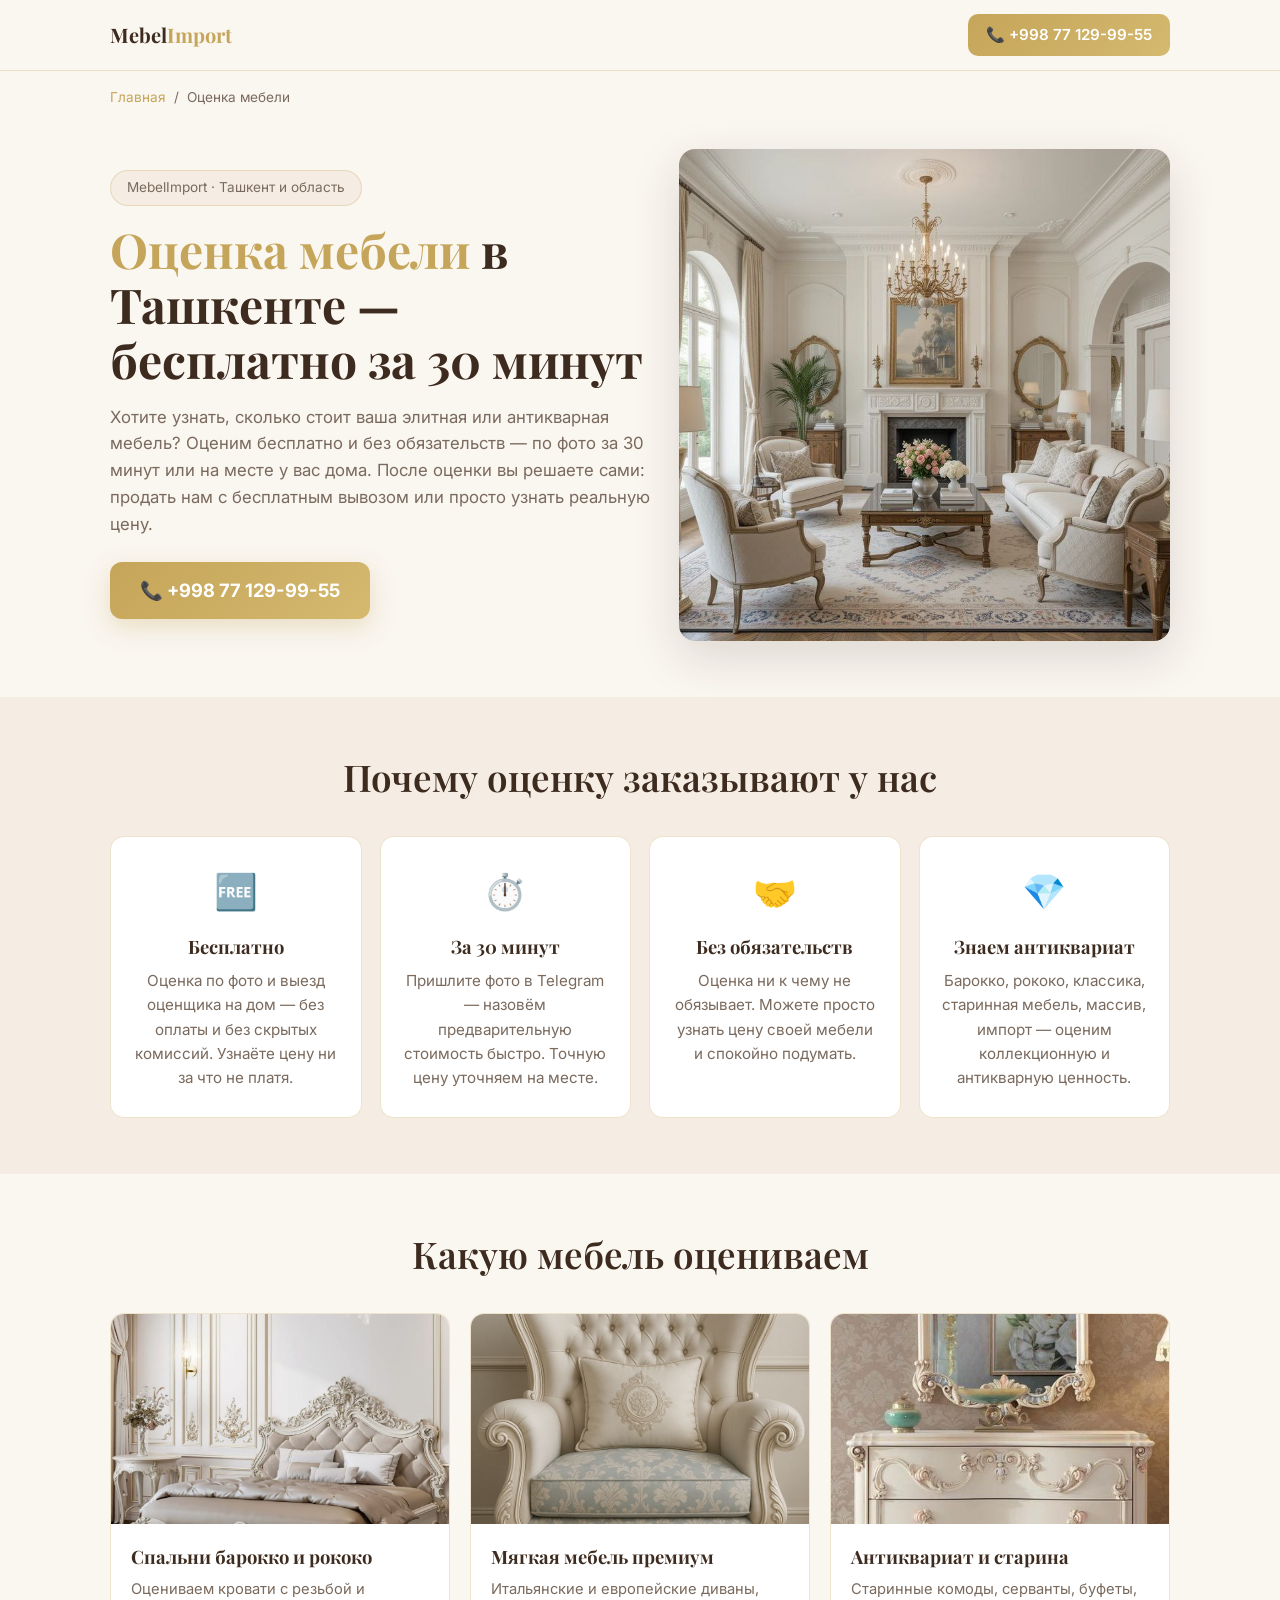
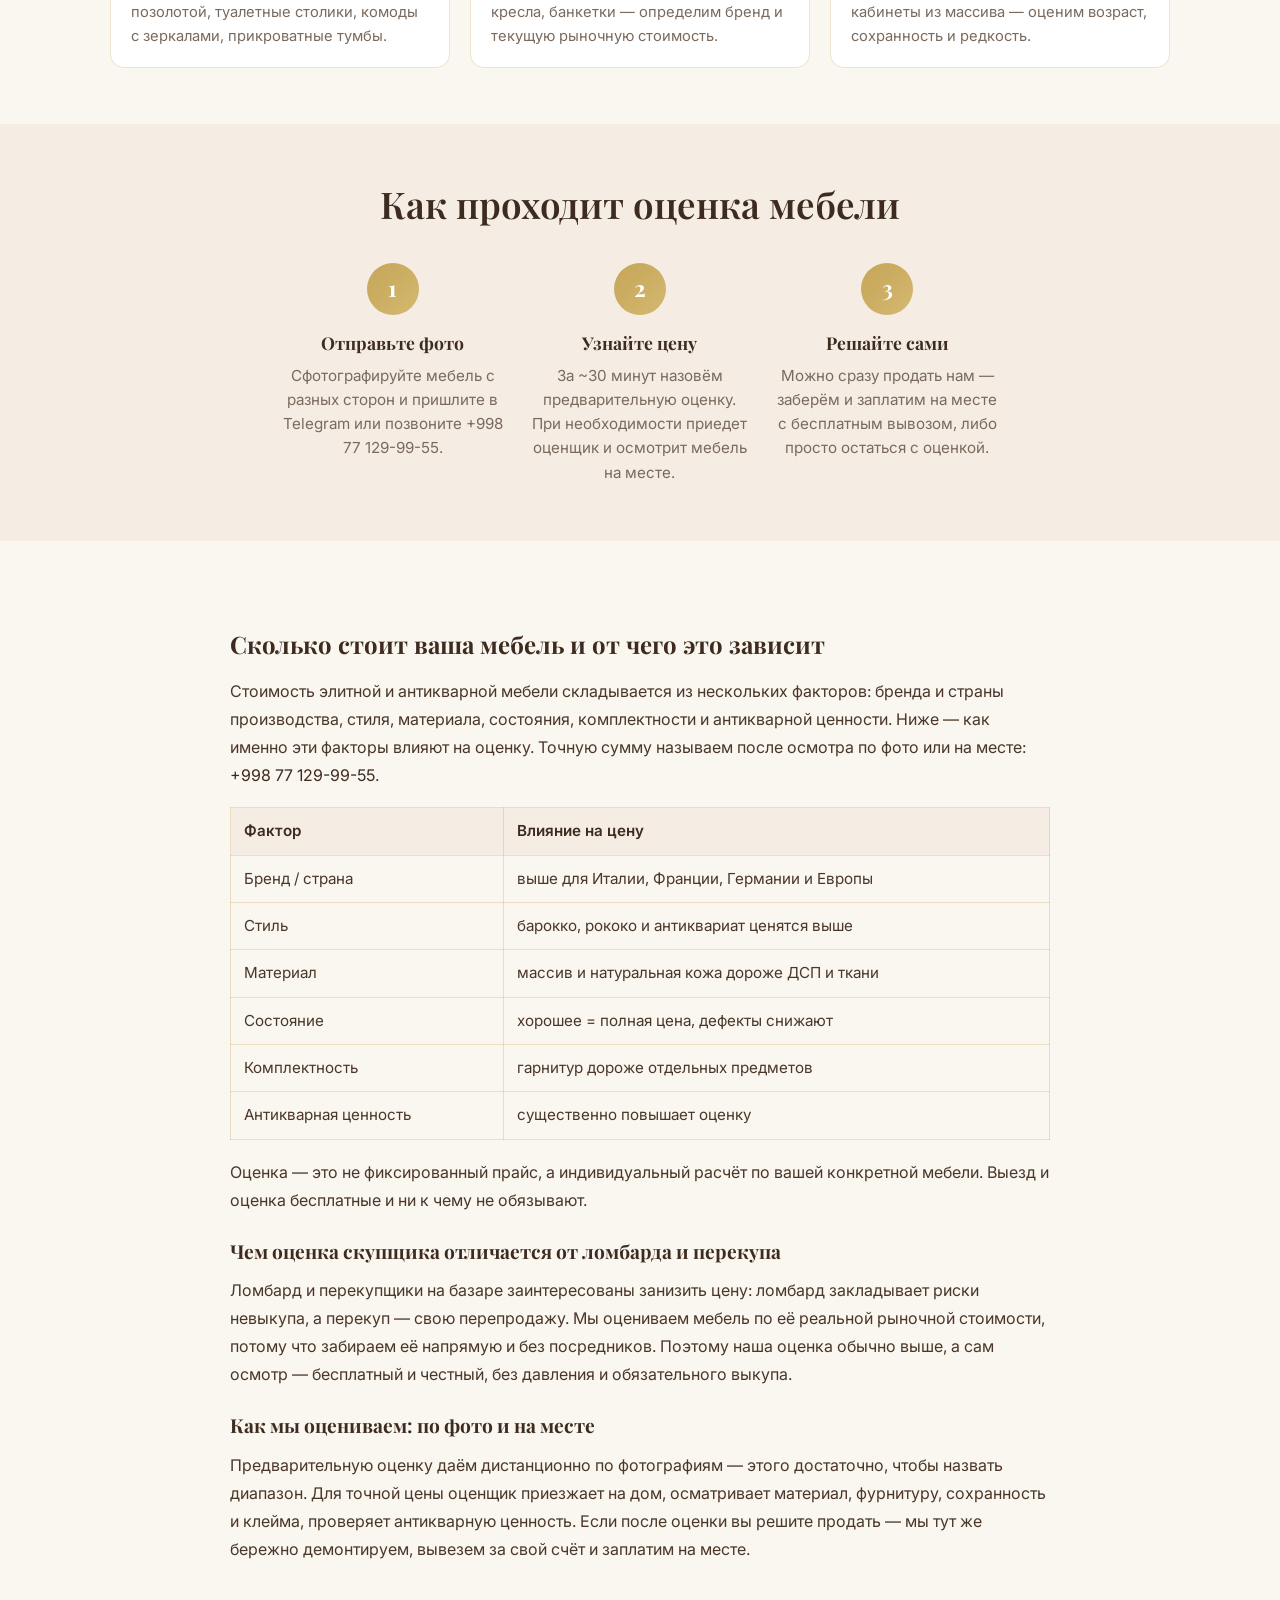
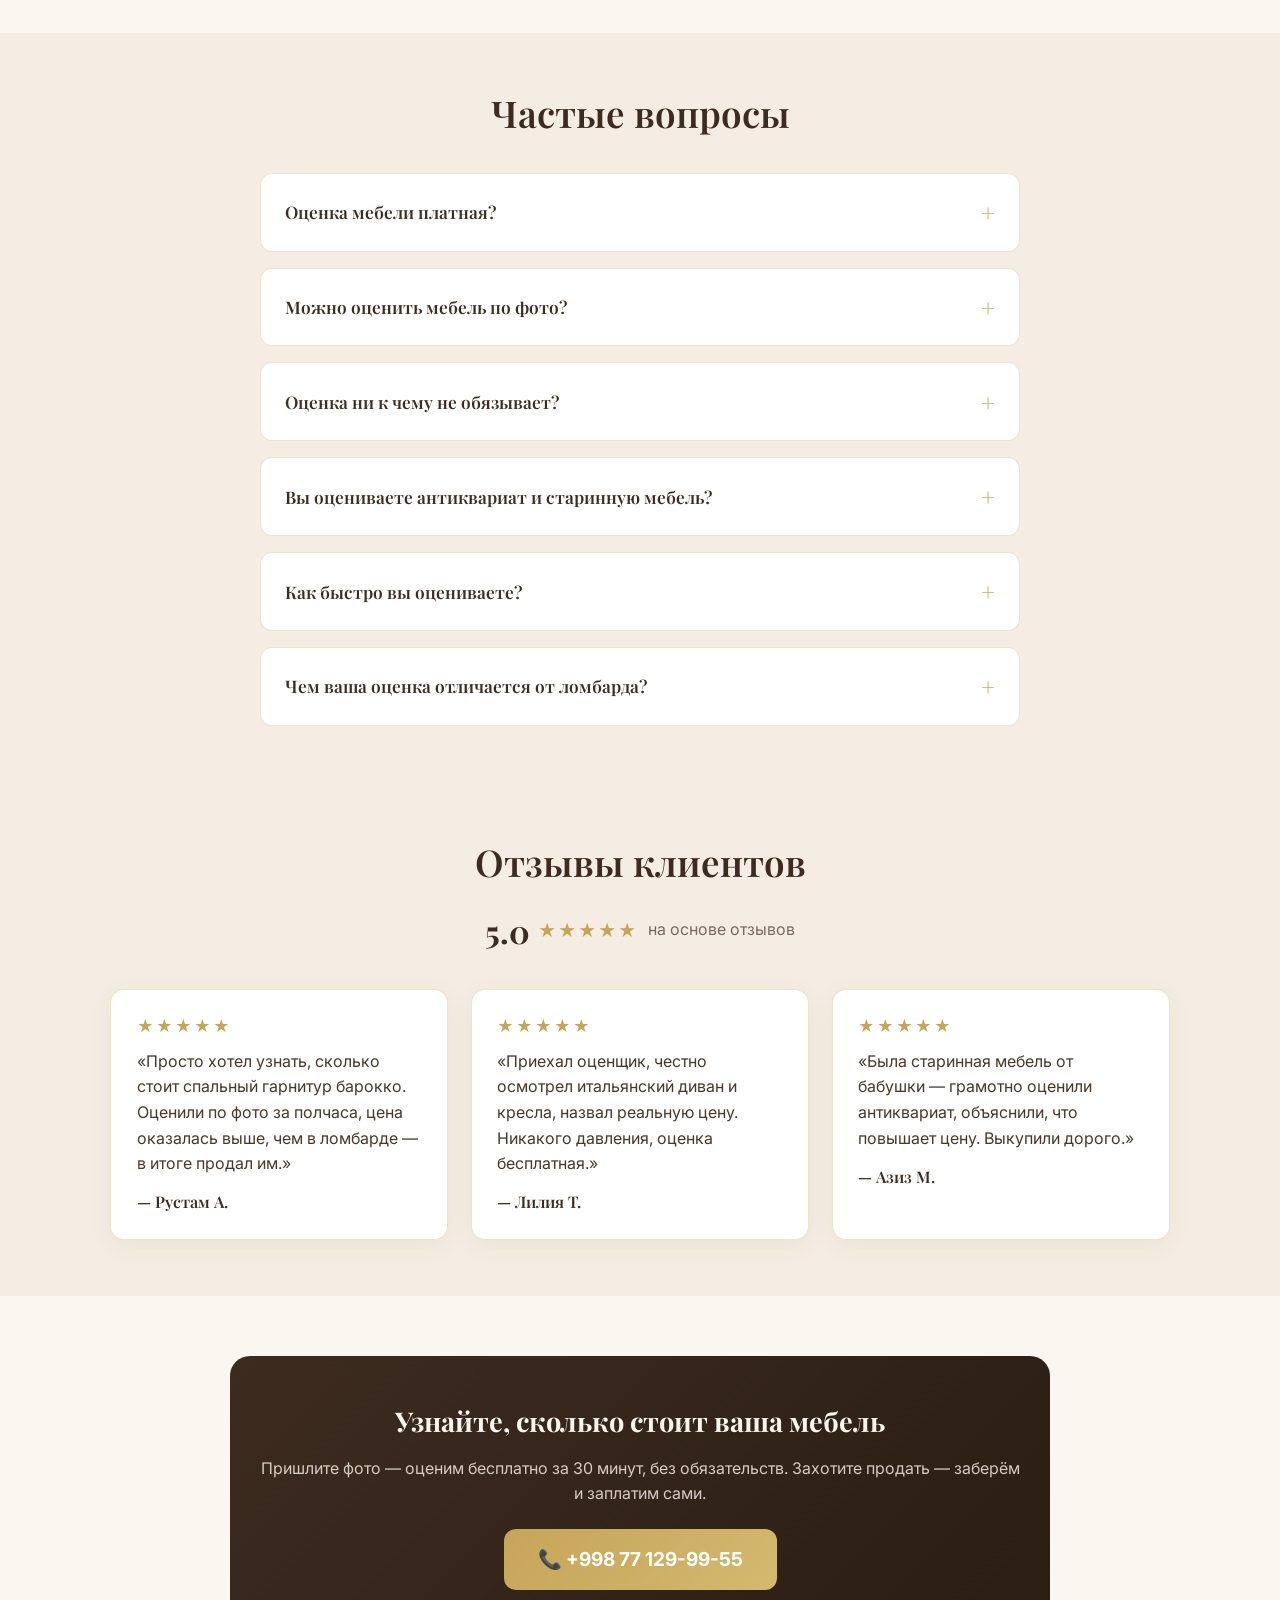
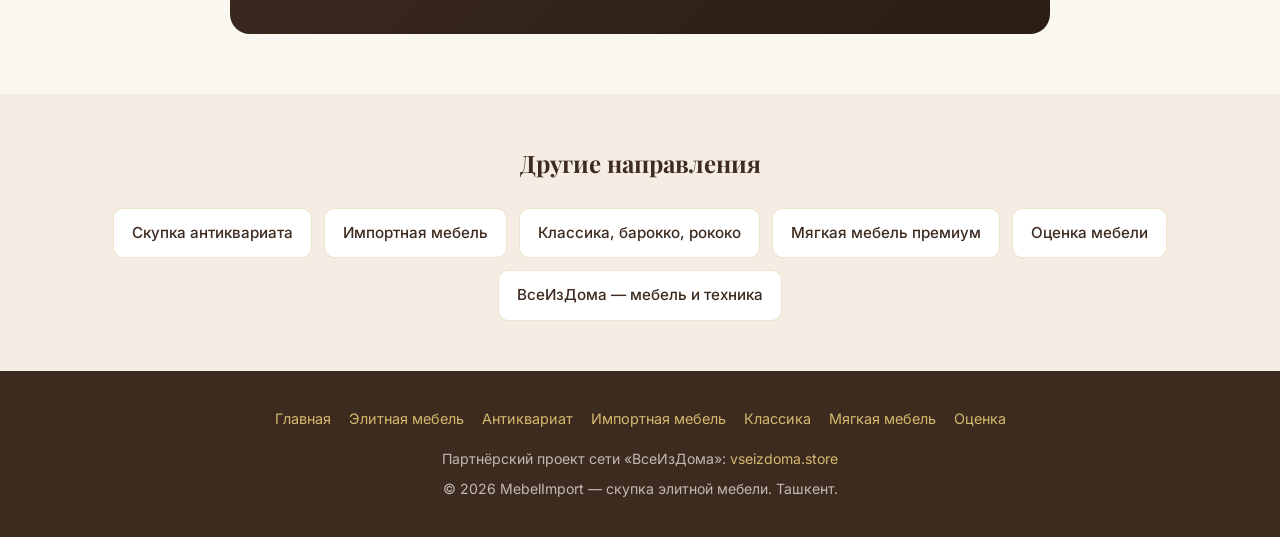
==== otsenka-mebeli.html @ 7edaaf7b "SEO Фаза B: 6 целевых подстраниц + subpage.css (люкс-тема) - subpage.css: компоненты подстраниц в go" ====
<!DOCTYPE html>
<html lang="ru">
<head>
    <meta charset="UTF-8">
    <meta name="viewport" content="width=device-width, initial-scale=1.0">
    <title>Оценка элитной и антикварной мебели Ташкент — MebelImport</title>
    <meta name="description" content="Бесплатная оценка элитной и антикварной мебели в Ташкенте: узнайте, сколько стоит ваша мебель, по фото или на месте за 30 минут. Без обязательств, можно сразу продать с вывозом. Тел: +998 77 129-99-55">
    <link rel="canonical" href="https://mebelimport.store/otsenka-mebeli.html">
    <meta name="robots" content="index, follow, max-image-preview:large">
    <meta name="geo.region" content="UZ-TO">
    <meta name="geo.placename" content="Tashkent">
    <meta property="og:type" content="website">
    <meta property="og:url" content="https://mebelimport.store/otsenka-mebeli.html">
    <meta property="og:title" content="Оценка элитной и антикварной мебели Ташкент — MebelImport">
    <meta property="og:description" content="Бесплатно оценим вашу элитную и антикварную мебель: по фото или на месте за 30 минут, без обязательств. Тел: +998 77 129-99-55">
    <meta property="og:image" content="https://mebelimport.store/images/photo-6.jpg">
    <meta property="og:locale" content="ru_RU">
    <meta property="og:site_name" content="mebelimport.store">
    <meta name="twitter:card" content="summary_large_image">
    <meta name="twitter:title" content="Оценка элитной и антикварной мебели Ташкент — MebelImport">
    <meta name="twitter:description" content="Бесплатно оценим вашу элитную и антикварную мебель: по фото или на месте за 30 минут, без обязательств.">
    <meta name="twitter:image" content="https://mebelimport.store/images/photo-6.jpg">
    <link rel="icon" href="/favicon.ico" sizes="any">
    <link rel="apple-touch-icon" sizes="180x180" href="/images/apple-touch-icon.png">
    <link rel="help" type="text/plain" href="/llms.txt">
    <link rel="preconnect" href="https://fonts.googleapis.com">
    <link rel="preconnect" href="https://fonts.gstatic.com" crossorigin>
    <link href="https://fonts.googleapis.com/css2?family=Playfair+Display:wght@400;600;700&family=Inter:wght@400;500;600&display=swap" rel="stylesheet">
    <link rel="stylesheet" href="style.css">
    <link rel="stylesheet" href="subpage.css">
</head>
<body>
    <nav class="navbar">
        <div class="container">
            <a href="/" class="logo">Mebel<span>Import</span></a>
            <a href="tel:+998771299955" class="nav-phone">📞 +998 77 129-99-55</a>
        </div>
    </nav>

    <div class="breadcrumb">
        <div class="container">
            <ul>
                <li><a href="/">Главная</a></li>
                <li class="breadcrumb-sep">/</li>
                <li>Оценка мебели</li>
            </ul>
        </div>
    </div>

    <section class="sub-hero">
        <div class="container">
            <div class="sub-hero-grid">
                <div>
                    <div class="sub-hero-badge">MebelImport · Ташкент и область</div>
                    <h1><span class="hl">Оценка мебели</span> в Ташкенте — бесплатно за 30 минут</h1>
                    <p class="sub-hero-desc">Хотите узнать, сколько стоит ваша элитная или антикварная мебель? Оценим бесплатно и без обязательств — по фото за 30 минут или на месте у вас дома. После оценки вы решаете сами: продать нам с бесплатным вывозом или просто узнать реальную цену.</p>
                    <a href="tel:+998771299955" class="sub-hero-phone">📞 +998 77 129-99-55</a>
                </div>
                <div class="sub-hero-image">
                    <img src="images/photo-6.jpg" alt="Оценка элитной и антикварной мебели в Ташкенте" width="600" height="450">
                </div>
            </div>
        </div>
    </section>

    <section class="advantages">
        <div class="container">
            <h2 class="section-title">Почему оценку заказывают у нас</h2>
            <div class="advantages-grid">
                <div class="advantage-card"><div class="advantage-icon">🆓</div><h3>Бесплатно</h3><p>Оценка по фото и выезд оценщика на дом — без оплаты и без скрытых комиссий. Узнаёте цену ни за что не платя.</p></div>
                <div class="advantage-card"><div class="advantage-icon">⏱️</div><h3>За 30 минут</h3><p>Пришлите фото в Telegram — назовём предварительную стоимость быстро. Точную цену уточняем на месте.</p></div>
                <div class="advantage-card"><div class="advantage-icon">🤝</div><h3>Без обязательств</h3><p>Оценка ни к чему не обязывает. Можете просто узнать цену своей мебели и спокойно подумать.</p></div>
                <div class="advantage-card"><div class="advantage-icon">💎</div><h3>Знаем антиквариат</h3><p>Барокко, рококо, классика, старинная мебель, массив, импорт — оценим коллекционную и антикварную ценность.</p></div>
            </div>
        </div>
    </section>

    <section class="product-gallery">
        <div class="container">
            <h2 class="section-title">Какую мебель оцениваем</h2>
            <div class="product-grid">
                <div class="product-card"><img src="images/photo-2.jpg" alt="Оценка спальных гарнитуров барокко и рококо" loading="lazy"><div class="product-card-body"><h3>Спальни барокко и рококо</h3><p>Оцениваем кровати с резьбой и позолотой, туалетные столики, комоды с зеркалами, прикроватные тумбы.</p></div></div>
                <div class="product-card"><img src="images/photo-3.jpg" alt="Оценка мягкой мебели премиум — кресла и диваны" loading="lazy"><div class="product-card-body"><h3>Мягкая мебель премиум</h3><p>Итальянские и европейские диваны, кресла, банкетки — определим бренд и текущую рыночную стоимость.</p></div></div>
                <div class="product-card"><img src="images/photo-5.jpg" alt="Оценка антикварной мебели и старинных комодов" loading="lazy"><div class="product-card-body"><h3>Антиквариат и старина</h3><p>Старинные комоды, серванты, буфеты, кабинеты из массива — оценим возраст, сохранность и редкость.</p></div></div>
            </div>
        </div>
    </section>

    <section class="sub-steps">
        <div class="container">
            <h2 class="section-title">Как проходит оценка мебели</h2>
            <div class="steps-grid">
                <div class="sub-step"><div class="step-num">1</div><h3>Отправьте фото</h3><p>Сфотографируйте мебель с разных сторон и пришлите в Telegram или позвоните +998 77 129-99-55.</p></div>
                <div class="sub-step"><div class="step-num">2</div><h3>Узнайте цену</h3><p>За ~30 минут назовём предварительную оценку. При необходимости приедет оценщик и осмотрит мебель на месте.</p></div>
                <div class="sub-step"><div class="step-num">3</div><h3>Решайте сами</h3><p>Можно сразу продать нам — заберём и заплатим на месте с бесплатным вывозом, либо просто остаться с оценкой.</p></div>
            </div>
        </div>
    </section>

    <section class="guide">
        <div class="container">
            <div class="guide-content">
                <h2>Сколько стоит ваша мебель и от чего это зависит</h2>
                <p>Стоимость элитной и антикварной мебели складывается из нескольких факторов: бренда и страны производства, стиля, материала, состояния, комплектности и антикварной ценности. Ниже — как именно эти факторы влияют на оценку. Точную сумму называем после осмотра по фото или на месте: <a href="tel:+998771299955">+998 77 129-99-55</a>.</p>
                <table>
                    <thead><tr><th>Фактор</th><th>Влияние на цену</th></tr></thead>
                    <tbody>
                        <tr><td>Бренд / страна</td><td>выше для Италии, Франции, Германии и Европы</td></tr>
                        <tr><td>Стиль</td><td>барокко, рококо и антиквариат ценятся выше</td></tr>
                        <tr><td>Материал</td><td>массив и натуральная кожа дороже ДСП и ткани</td></tr>
                        <tr><td>Состояние</td><td>хорошее = полная цена, дефекты снижают</td></tr>
                        <tr><td>Комплектность</td><td>гарнитур дороже отдельных предметов</td></tr>
                        <tr><td>Антикварная ценность</td><td>существенно повышает оценку</td></tr>
                    </tbody>
                </table>
                <p>Оценка — это не фиксированный прайс, а индивидуальный расчёт по вашей конкретной мебели. Выезд и оценка бесплатные и ни к чему не обязывают.</p>

                <h3>Чем оценка скупщика отличается от ломбарда и перекупа</h3>
                <p>Ломбард и перекупщики на базаре заинтересованы занизить цену: ломбард закладывает риски невыкупа, а перекуп — свою перепродажу. Мы оцениваем мебель по её реальной рыночной стоимости, потому что забираем её напрямую и без посредников. Поэтому наша оценка обычно выше, а сам осмотр — бесплатный и честный, без давления и обязательного выкупа.</p>

                <h3>Как мы оцениваем: по фото и на месте</h3>
                <p>Предварительную оценку даём дистанционно по фотографиям — этого достаточно, чтобы назвать диапазон. Для точной цены оценщик приезжает на дом, осматривает материал, фурнитуру, сохранность и клейма, проверяет антикварную ценность. Если после оценки вы решите продать — мы тут же бережно демонтируем, вывезем за свой счёт и заплатим на месте.</p>
            </div>
        </div>
    </section>

    <section class="faq">
        <div class="container">
            <h2 class="section-title">Частые вопросы</h2>
            <div class="faq__list">
                <details class="faq__item"><summary>Оценка мебели платная?</summary><p>Нет, оценка полностью бесплатная. Предварительную цену по фото и выезд оценщика на дом мы не берём никаких денег и комиссий.</p></details>
                <details class="faq__item"><summary>Можно оценить мебель по фото?</summary><p>Да. Пришлите фотографии с разных сторон в Telegram — за ~30 минут назовём предварительный диапазон стоимости. Для точной цены лучше осмотр на месте.</p></details>
                <details class="faq__item"><summary>Оценка ни к чему не обязывает?</summary><p>Совершенно верно. Вы можете просто узнать, сколько стоит ваша мебель, и спокойно подумать. Продавать или нет — решаете только вы.</p></details>
                <details class="faq__item"><summary>Вы оцениваете антиквариат и старинную мебель?</summary><p>Да. Оцениваем антикварные комоды, серванты, буфеты, кабинеты и гарнитуры — учитываем возраст, стиль, сохранность и коллекционную ценность.</p></details>
                <details class="faq__item"><summary>Как быстро вы оцениваете?</summary><p>Предварительную оценку по фото даём за ~30 минут. Выезд оценщика в пределах Ташкента — в день обращения, ежедневно с 09:00 до 21:00, выезжаем и в область.</p></details>
                <details class="faq__item"><summary>Чем ваша оценка отличается от ломбарда?</summary><p>Ломбард закладывает риски и проценты, поэтому занижает цену. Мы оцениваем по реальной рыночной стоимости и забираем мебель напрямую — без давления и обязательного выкупа.</p></details>
            </div>
        </div>
    </section>

    <section class="reviews">
        <div class="container">
            <h2 class="section-title">Отзывы клиентов</h2>
            <div class="reviews__rating"><strong>5.0</strong><span class="reviews__stars">★★★★★</span>на основе отзывов</div>
            <div class="reviews__grid">
                <div class="review"><div class="review__stars">★★★★★</div><p class="review__text">«Просто хотел узнать, сколько стоит спальный гарнитур барокко. Оценили по фото за полчаса, цена оказалась выше, чем в ломбарде — в итоге продал им.»</p><div class="review__author">— Рустам А.</div></div>
                <div class="review"><div class="review__stars">★★★★★</div><p class="review__text">«Приехал оценщик, честно осмотрел итальянский диван и кресла, назвал реальную цену. Никакого давления, оценка бесплатная.»</p><div class="review__author">— Лилия Т.</div></div>
                <div class="review"><div class="review__stars">★★★★★</div><p class="review__text">«Была старинная мебель от бабушки — грамотно оценили антиквариат, объяснили, что повышает цену. Выкупили дорого.»</p><div class="review__author">— Азиз М.</div></div>
            </div>
        </div>
    </section>

    <section class="sub-cta">
        <div class="container">
            <div class="cta-card">
                <h2>Узнайте, сколько стоит ваша мебель</h2>
                <p>Пришлите фото — оценим бесплатно за 30 минут, без обязательств. Захотите продать — заберём и заплатим сами.</p>
                <a href="tel:+998771299955" class="cta-phone">📞 +998 77 129-99-55</a>
            </div>
        </div>
    </section>

    <section class="catalog-nav">
        <div class="container">
            <h2 class="catalog-nav-title">Другие направления</h2>
            <div class="catalog-nav-cards">
                <a href="skupka-antikvariata.html" class="catalog-nav-card">Скупка антиквариата</a>
                <a href="skupka-italyanskoy-mebeli.html" class="catalog-nav-card">Импортная мебель</a>
                <a href="skupka-klassicheskoy-mebeli.html" class="catalog-nav-card">Классика, барокко, рококо</a>
                <a href="skupka-myagkoy-mebeli.html" class="catalog-nav-card">Мягкая мебель премиум</a>
                <a href="otsenka-mebeli.html" class="catalog-nav-card">Оценка мебели</a>
                <a href="https://vseizdoma.store/" class="catalog-nav-card" target="_blank" rel="noopener">ВсеИзДома — мебель и техника</a>
            </div>
        </div>
    </section>

    <footer class="footer">
        <div class="container">
            <nav class="footer-nav">
                <a href="/">Главная</a>
                <a href="skupka-elitnoy-mebeli.html">Элитная мебель</a>
                <a href="skupka-antikvariata.html">Антиквариат</a>
                <a href="skupka-italyanskoy-mebeli.html">Импортная мебель</a>
                <a href="skupka-klassicheskoy-mebeli.html">Классика</a>
                <a href="skupka-myagkoy-mebeli.html">Мягкая мебель</a>
                <a href="otsenka-mebeli.html">Оценка</a>
            </nav>
            <p>Партнёрский проект сети «ВсеИзДома»: <a href="https://vseizdoma.store/" target="_blank" rel="noopener">vseizdoma.store</a></p>
            <p>&copy; 2026 MebelImport — скупка элитной мебели. Ташкент.</p>
        </div>
    </footer>

    <script type="application/ld+json">
    {"@context":"https://schema.org","@type":"BreadcrumbList","itemListElement":[{"@type":"ListItem","position":1,"name":"Главная","item":"https://mebelimport.store/"},{"@type":"ListItem","position":2,"name":"Оценка мебели","item":"https://mebelimport.store/otsenka-mebeli.html"}]}
    </script>
    <script type="application/ld+json">
    {"@context":"https://schema.org","@type":"Service","name":"Оценка элитной и антикварной мебели в Ташкенте","description":"Бесплатная оценка элитной, дизайнерской и антикварной мебели по фото и на месте. Узнайте реальную стоимость без обязательств, после оценки можно сразу продать с бесплатным вывозом.","provider":{"@type":"LocalBusiness","name":"MebelImport","telephone":"+998771299955","url":"https://mebelimport.store/"},"areaServed":[{"@type":"City","name":"Ташкент"},{"@type":"AdministrativeArea","name":"Ташкентская область"}],"serviceType":"Оценка мебели"}
    </script>
    <script type="application/ld+json">
    {"@context":"https://schema.org","@type":"Product","name":"Оценка элитной и антикварной мебели","description":"Оценка стоимости элитной, антикварной и импортной мебели: барокко, рококо, классика, дизайнерские гарнитуры, старинная мебель.","category":"Мебель","brand":{"@type":"Brand","name":"MebelImport"},"offers":{"@type":"AggregateOffer","priceCurrency":"UZS","lowPrice":"1000000","highPrice":"15000000","offerCount":"30","itemCondition":"https://schema.org/UsedCondition","availability":"https://schema.org/InStock","seller":{"@type":"LocalBusiness","name":"MebelImport","telephone":"+998771299955"}},"aggregateRating":{"@type":"AggregateRating","ratingValue":"5.0","reviewCount":"5","bestRating":"5","worstRating":"1"}}
    </script>
    <script type="application/ld+json">
    {"@context":"https://schema.org","@type":"FAQPage","mainEntity":[
        {"@type":"Question","name":"Оценка мебели платная?","acceptedAnswer":{"@type":"Answer","text":"Нет, оценка полностью бесплатная. Предварительную цену по фото и выезд оценщика на дом мы не берём никаких денег и комиссий."}},
        {"@type":"Question","name":"Можно оценить мебель по фото?","acceptedAnswer":{"@type":"Answer","text":"Да. Пришлите фотографии с разных сторон в Telegram — за ~30 минут назовём предварительный диапазон стоимости. Для точной цены лучше осмотр на месте."}},
        {"@type":"Question","name":"Оценка ни к чему не обязывает?","acceptedAnswer":{"@type":"Answer","text":"Совершенно верно. Вы можете просто узнать, сколько стоит ваша мебель, и спокойно подумать. Продавать или нет — решаете только вы."}},
        {"@type":"Question","name":"Вы оцениваете антиквариат и старинную мебель?","acceptedAnswer":{"@type":"Answer","text":"Да. Оцениваем антикварные комоды, серванты, буфеты, кабинеты и гарнитуры — учитываем возраст, стиль, сохранность и коллекционную ценность."}},
        {"@type":"Question","name":"Как быстро вы оцениваете?","acceptedAnswer":{"@type":"Answer","text":"Предварительную оценку по фото даём за ~30 минут. Выезд оценщика в пределах Ташкента — в день обращения, ежедневно с 09:00 до 21:00, выезжаем и в область."}},
        {"@type":"Question","name":"Чем ваша оценка отличается от ломбарда?","acceptedAnswer":{"@type":"Answer","text":"Ломбард закладывает риски и проценты, поэтому занижает цену. Мы оцениваем по реальной рыночной стоимости и забираем мебель напрямую — без давления и обязательного выкупа."}}
    ]}
    </script>
    <script type="application/ld+json">
    {"@context":"https://schema.org","@type":"HowTo","name":"Как оценить мебель в Ташкенте","totalTime":"PT1H","step":[{"@type":"HowToStep","position":1,"name":"Отправьте фото","text":"Пришлите фото мебели в Telegram или позвоните +998 77 129-99-55."},{"@type":"HowToStep","position":2,"name":"Узнайте цену","text":"За ~30 минут называем предварительную оценку, при необходимости выезжает оценщик."},{"@type":"HowToStep","position":3,"name":"Решайте сами","text":"Можно сразу продать нам с бесплатным вывозом или просто остаться с оценкой."}]}
    </script>
</body>
</html>
---- style.css ----
/* ===== RESET & BASE ===== */
*, *::before, *::after {
    margin: 0;
    padding: 0;
    box-sizing: border-box;
}

:root {
    --cream: #FAF6F0;
    --brown: #3D2B1F;
    --gold: #C5A55A;
    --gold-light: #D4B96E;
    --white: #FFFFFF;
    --text: #4A3728;
    --text-light: #7A6A5E;
    --bg-warm: #F5EDE3;
}

html {
    scroll-behavior: smooth;
    -webkit-text-size-adjust: 100%;
}

body {
    font-family: 'Inter', sans-serif;
    color: var(--text);
    background: var(--cream);
    line-height: 1.6;
    -webkit-font-smoothing: antialiased;
}

img {
    max-width: 100%;
    height: auto;
    display: block;
}

a {
    text-decoration: none;
    color: inherit;
}

.container {
    width: 100%;
    max-width: 1100px;
    margin: 0 auto;
    padding: 0 20px;
}

/* ===== TYPOGRAPHY ===== */
.section-title {
    font-family: 'Playfair Display', serif;
    font-weight: 600;
    font-size: 1.75rem;
    color: var(--brown);
    text-align: center;
    margin-bottom: 2.5rem;
    line-height: 1.3;
}

.section-title--light {
    color: var(--cream);
}

/* ===== BUTTONS ===== */
.btn {
    display: inline-flex;
    align-items: center;
    justify-content: center;
    gap: 10px;
    padding: 16px 36px;
    border-radius: 50px;
    font-family: 'Inter', sans-serif;
    font-size: 1.05rem;
    font-weight: 600;
    transition: all 0.3s ease;
    cursor: pointer;
    border: 2px solid transparent;
}

.btn__icon {
    width: 20px;
    height: 20px;
    flex-shrink: 0;
}

.btn--primary {
    background: var(--gold);
    color: var(--white);
    border-color: var(--gold);
}

.btn--primary:hover {
    background: var(--gold-light);
    border-color: var(--gold-light);
    transform: translateY(-2px);
    box-shadow: 0 6px 20px rgba(197, 165, 90, 0.4);
}

.btn--outline {
    background: transparent;
    color: var(--cream);
    border-color: var(--cream);
}

.btn--outline:hover {
    background: var(--cream);
    color: var(--brown);
    transform: translateY(-2px);
}

/* ===== LANGUAGE SWITCHER ===== */
.lang-switcher {
    position: fixed;
    top: 16px;
    right: 16px;
    z-index: 100;
    display: flex;
    background: rgba(61, 43, 31, 0.7);
    backdrop-filter: blur(8px);
    border-radius: 50px;
    padding: 4px;
    gap: 2px;
}

.lang-btn {
    border: none;
    background: transparent;
    color: rgba(255, 255, 255, 0.6);
    font-family: 'Inter', sans-serif;
    font-size: 0.8rem;
    font-weight: 600;
    padding: 8px 14px;
    border-radius: 50px;
    cursor: pointer;
    transition: all 0.3s ease;
    letter-spacing: 0.5px;
}

.lang-btn.active {
    background: var(--gold);
    color: var(--white);
}

.lang-btn:hover:not(.active) {
    color: var(--white);
}

/* ===== HERO ===== */
.hero {
    position: relative;
    min-height: 100vh;
    min-height: 100dvh;
    display: flex;
    align-items: center;
    justify-content: center;
    background: url('images/photo-6.jpg') center/cover no-repeat;
    overflow: hidden;
}

.hero__overlay {
    position: absolute;
    inset: 0;
    background: linear-gradient(
        to bottom,
        rgba(61, 43, 31, 0.55) 0%,
        rgba(61, 43, 31, 0.7) 100%
    );
}

.hero__content {
    position: relative;
    z-index: 1;
    text-align: center;
    padding: 20px;
    max-width: 700px;
}

.hero__title {
    font-family: 'Playfair Display', serif;
    font-weight: 700;
    font-size: 2.2rem;
    color: var(--white);
    line-height: 1.2;
    margin-bottom: 1rem;
    text-shadow: 0 2px 8px rgba(0, 0, 0, 0.3);
}

.hero__subtitle {
    font-size: 1.1rem;
    color: rgba(255, 255, 255, 0.9);
    margin-bottom: 2rem;
    font-weight: 400;
}

.hero__socials {
    display: flex;
    justify-content: center;
    gap: 16px;
    margin-top: 1.5rem;
}

.social-link {
    display: flex;
    align-items: center;
    justify-content: center;
    width: 48px;
    height: 48px;
    border-radius: 50%;
    background: rgba(255, 255, 255, 0.15);
    backdrop-filter: blur(4px);
    color: var(--white);
    transition: all 0.3s ease;
}

.social-link svg {
    width: 24px;
    height: 24px;
}

.social-link:hover {
    background: var(--gold);
    transform: translateY(-2px);
}

/* ===== WHY US ===== */
.why {
    padding: 4rem 0;
    background: var(--white);
}

.why__grid {
    display: grid;
    grid-template-columns: 1fr;
    gap: 1.5rem;
}

.why__card {
    text-align: center;
    padding: 2rem 1.5rem;
    border-radius: 16px;
    background: var(--cream);
    transition: transform 0.3s ease;
}

.why__card:hover {
    transform: translateY(-4px);
}

.why__icon {
    width: 56px;
    height: 56px;
    margin: 0 auto 1rem;
    display: flex;
    align-items: center;
    justify-content: center;
    border-radius: 50%;
    background: var(--gold);
    color: var(--white);
}

.why__icon svg {
    width: 28px;
    height: 28px;
}

.why__card-title {
    font-family: 'Playfair Display', serif;
    font-size: 1.2rem;
    font-weight: 600;
    color: var(--brown);
    margin-bottom: 0.5rem;
}

.why__card-text {
    font-size: 0.95rem;
    color: var(--text-light);
    line-height: 1.5;
}

/* ===== STEPS ===== */
.steps {
    padding: 4rem 0;
    background: var(--bg-warm);
}

.steps__grid {
    display: grid;
    grid-template-columns: 1fr;
    gap: 2rem;
    max-width: 600px;
    margin: 0 auto;
}

.steps__item {
    text-align: center;
    position: relative;
}

.steps__number {
    display: inline-flex;
    align-items: center;
    justify-content: center;
    width: 48px;
    height: 48px;
    border-radius: 50%;
    background: var(--brown);
    color: var(--gold);
    font-family: 'Playfair Display', serif;
    font-size: 1.4rem;
    font-weight: 700;
    margin-bottom: 1rem;
}

.steps__item-title {
    font-family: 'Playfair Display', serif;
    font-size: 1.15rem;
    font-weight: 600;
    color: var(--brown);
    margin-bottom: 0.5rem;
}

.steps__item-text {
    font-size: 0.95rem;
    color: var(--text-light);
    line-height: 1.5;
}

/* ===== GALLERY ===== */
.gallery {
    padding: 4rem 0;
    background: var(--white);
}

.gallery__grid {
    display: grid;
    grid-template-columns: repeat(2, 1fr);
    gap: 12px;
}

.gallery__item {
    border-radius: 12px;
    overflow: hidden;
    cursor: pointer;
    aspect-ratio: 1;
}

.gallery__item img {
    width: 100%;
    height: 100%;
    object-fit: cover;
    transition: transform 0.4s ease;
}

.gallery__item:hover img {
    transform: scale(1.05);
}

.gallery__item:first-child {
    grid-column: span 2;
    aspect-ratio: 16/9;
}

/* ===== LIGHTBOX ===== */
.lightbox {
    display: none;
    position: fixed;
    inset: 0;
    z-index: 1000;
    background: rgba(0, 0, 0, 0.92);
    align-items: center;
    justify-content: center;
    padding: 20px;
}

.lightbox.active {
    display: flex;
}

.lightbox__img {
    max-width: 90vw;
    max-height: 85vh;
    object-fit: contain;
    border-radius: 8px;
}

.lightbox__close {
    position: absolute;
    top: 16px;
    right: 20px;
    background: none;
    border: none;
    color: var(--white);
    font-size: 2.5rem;
    cursor: pointer;
    line-height: 1;
    z-index: 1001;
    padding: 8px;
}

.lightbox__prev,
.lightbox__next {
    position: absolute;
    top: 50%;
    transform: translateY(-50%);
    background: rgba(255, 255, 255, 0.1);
    border: none;
    color: var(--white);
    font-size: 2.5rem;
    cursor: pointer;
    padding: 12px 16px;
    border-radius: 50%;
    line-height: 1;
    z-index: 1001;
    transition: background 0.3s;
}

.lightbox__prev:hover,
.lightbox__next:hover {
    background: rgba(255, 255, 255, 0.25);
}

.lightbox__prev {
    left: 12px;
}

.lightbox__next {
    right: 12px;
}

/* ===== CONTACT ===== */
.contact {
    padding: 4rem 0;
    background: var(--brown);
    text-align: center;
}

.contact__name {
    font-family: 'Playfair Display', serif;
    font-size: 1.3rem;
    color: var(--gold);
    margin-bottom: 0.75rem;
}

.contact__phone {
    display: block;
    font-size: 1.8rem;
    font-weight: 700;
    color: var(--white);
    margin-bottom: 2rem;
    letter-spacing: 0.5px;
    transition: color 0.3s;
}

.contact__phone:hover {
    color: var(--gold);
}

.contact__actions {
    display: flex;
    flex-direction: column;
    align-items: center;
    gap: 12px;
    margin-bottom: 2rem;
}

.contact__city {
    font-size: 0.9rem;
    color: rgba(250, 246, 240, 0.5);
}

/* ===== FOOTER ===== */
.footer {
    padding: 1.5rem 0;
    background: #2A1D14;
    text-align: center;
    color: rgba(250, 246, 240, 0.4);
    font-size: 0.85rem;
}

/* ===== RESPONSIVE — TABLET (600px+) ===== */
@media (min-width: 600px) {
    .hero__title {
        font-size: 3rem;
    }

    .hero__subtitle {
        font-size: 1.25rem;
    }

    .section-title {
        font-size: 2.1rem;
    }

    .why__grid {
        grid-template-columns: repeat(2, 1fr);
    }

    .steps__grid {
        grid-template-columns: repeat(3, 1fr);
        max-width: none;
        gap: 1.5rem;
    }

    .gallery__grid {
        grid-template-columns: repeat(3, 1fr);
        gap: 16px;
    }

    .gallery__item:first-child {
        grid-column: span 3;
        aspect-ratio: 21/9;
    }

    .contact__actions {
        flex-direction: row;
        justify-content: center;
    }

    .contact__phone {
        font-size: 2.2rem;
    }
}

/* ===== RESPONSIVE — DESKTOP (900px+) ===== */
@media (min-width: 900px) {
    .hero__title {
        font-size: 3.5rem;
    }

    .section-title {
        font-size: 2.3rem;
        margin-bottom: 3rem;
    }

    .why {
        padding: 5rem 0;
    }

    .why__grid {
        grid-template-columns: repeat(4, 1fr);
    }

    .why__card {
        padding: 2.5rem 1.5rem;
    }

    .steps {
        padding: 5rem 0;
    }

    .gallery {
        padding: 5rem 0;
    }

    .gallery__grid {
        grid-template-columns: repeat(3, 1fr);
        gap: 20px;
    }

    .contact {
        padding: 5rem 0;
    }
}

/* ===== REVIEWS ===== */
.reviews {
    padding: 6rem 0;
    background: var(--bg-warm);
}
.reviews__rating {
    text-align: center;
    margin: -1rem 0 2.5rem;
    font-family: 'Inter', sans-serif;
    color: var(--text-light);
    font-size: 1rem;
}
.reviews__rating strong {
    font-family: 'Playfair Display', serif;
    font-size: 2rem;
    color: var(--brown);
    margin-right: .5rem;
    vertical-align: middle;
}
.reviews__stars {
    color: var(--gold);
    letter-spacing: 2px;
    margin-right: .6rem;
    font-size: 1.1rem;
    vertical-align: middle;
}
.reviews__grid {
    display: grid;
    grid-template-columns: 1fr;
    gap: 1.5rem;
}
.review {
    background: var(--white);
    border: 1px solid rgba(197, 165, 90, 0.25);
    border-radius: 14px;
    padding: 1.6rem 1.7rem;
    box-shadow: 0 6px 24px rgba(61, 43, 31, 0.06);
}
.review__stars {
    color: var(--gold);
    letter-spacing: 2px;
    margin-bottom: .7rem;
}
.review__text {
    font-family: 'Inter', sans-serif;
    color: var(--text);
    line-height: 1.6;
    font-size: 1rem;
    margin-bottom: .9rem;
}
.review__author {
    font-family: 'Playfair Display', serif;
    color: var(--brown);
    font-weight: 600;
}

/* ===== FAQ ===== */
.faq {
    padding: 6rem 0;
    background: var(--cream);
}
.faq__list {
    max-width: 760px;
    margin: 0 auto;
    display: flex;
    flex-direction: column;
    gap: 1rem;
}
.faq__item {
    background: var(--white);
    border: 1px solid rgba(197, 165, 90, 0.3);
    border-radius: 12px;
    overflow: hidden;
}
.faq__item summary {
    cursor: pointer;
    list-style: none;
    padding: 1.2rem 1.5rem;
    font-family: 'Playfair Display', serif;
    font-size: 1.1rem;
    font-weight: 600;
    color: var(--brown);
    display: flex;
    justify-content: space-between;
    align-items: center;
    gap: 1rem;
}
.faq__item summary::-webkit-details-marker { display: none; }
.faq__item summary::after {
    content: '+';
    font-size: 1.5rem;
    color: var(--gold);
    font-weight: 400;
    transition: transform .25s;
    flex-shrink: 0;
}
.faq__item[open] summary::after { transform: rotate(45deg); }
.faq__item p {
    padding: 0 1.5rem 1.3rem;
    font-family: 'Inter', sans-serif;
    color: var(--text-light);
    line-height: 1.7;
}

@media (min-width: 700px) {
    .reviews__grid { grid-template-columns: repeat(2, 1fr); }
}
@media (min-width: 1000px) {
    .reviews__grid { grid-template-columns: repeat(3, 1fr); }
}

/* ===== FOOTER NAV / PARTNER ===== */
.footer__nav {
    display: flex;
    flex-wrap: wrap;
    justify-content: center;
    gap: 10px 20px;
    margin-bottom: 18px;
    padding-bottom: 18px;
    border-bottom: 1px solid rgba(197, 165, 90, 0.25);
}
.footer__nav a {
    color: var(--gold-light);
    text-decoration: none;
    font-size: .9rem;
    font-family: 'Inter', sans-serif;
}
.footer__nav a:hover { color: var(--gold); text-decoration: underline; }
.footer__partner { font-size: .9rem; margin-bottom: .5rem; opacity: .92; }
.footer__partner a { color: var(--gold-light); font-weight: 600; }
---- subpage.css ----
/* ===== mebelimport — subpage.css (люкс-тема, компоненты подстраниц) ===== */
:root {
    --cream: #FAF6F0;
    --brown: #3D2B1F;
    --gold: #C5A55A;
    --gold-light: #D4B96E;
    --white: #FFFFFF;
    --text: #4A3728;
    --text-light: #7A6A5E;
    --bg-warm: #F5EDE3;
    --border: rgba(197, 165, 90, 0.3);
}
* { margin: 0; padding: 0; box-sizing: border-box; }
html { scroll-behavior: smooth; }
body {
    font-family: 'Inter', -apple-system, BlinkMacSystemFont, sans-serif;
    background: var(--cream);
    color: var(--text);
    line-height: 1.6;
}
.container { max-width: 1100px; margin: 0 auto; padding: 0 20px; }
h1, h2, h3, .section-title { font-family: 'Playfair Display', Georgia, serif; color: var(--brown); }
a { color: var(--brown); }

/* Navbar */
.navbar {
    position: sticky; top: 0; z-index: 100;
    background: rgba(250, 246, 240, 0.92);
    backdrop-filter: blur(12px);
    border-bottom: 1px solid var(--border);
    padding: 14px 0;
}
.navbar .container { display: flex; align-items: center; justify-content: space-between; }
.logo { font-family: 'Playfair Display', serif; font-weight: 700; font-size: 1.25rem; color: var(--brown); text-decoration: none; }
.logo span { color: var(--gold); }
.nav-phone {
    display: inline-flex; align-items: center; gap: 8px;
    background: linear-gradient(135deg, var(--gold), var(--gold-light));
    color: var(--white); text-decoration: none; font-weight: 600;
    padding: 9px 18px; border-radius: 10px; font-size: .95rem;
}

/* Breadcrumb */
.breadcrumb { padding: 16px 0 0; }
.breadcrumb ul { list-style: none; display: flex; flex-wrap: wrap; gap: 8px; font-size: .85rem; color: var(--text-light); }
.breadcrumb a { color: var(--gold); text-decoration: none; }
.breadcrumb-sep { color: var(--text-light); }

/* Sub-hero */
.sub-hero { padding: 40px 0 56px; }
.sub-hero-grid { display: grid; grid-template-columns: 1fr; gap: 28px; align-items: center; }
.sub-hero-badge {
    display: inline-block; background: var(--bg-warm); border: 1px solid var(--border);
    color: var(--text-light); font-size: .85rem; padding: 6px 16px; border-radius: 50px; margin-bottom: 16px;
}
.sub-hero h1 { font-size: clamp(1.9rem, 5vw, 3rem); line-height: 1.15; margin-bottom: 16px; }
.sub-hero h1 .hl { color: var(--gold); }
.sub-hero-desc { font-size: 1.05rem; color: var(--text-light); margin-bottom: 24px; max-width: 560px; }
.sub-hero-phone {
    display: inline-flex; align-items: center; gap: 10px;
    background: linear-gradient(135deg, var(--gold), var(--gold-light));
    color: var(--white); text-decoration: none; font-weight: 700; font-size: 1.15rem;
    padding: 14px 30px; border-radius: 12px; box-shadow: 0 8px 24px rgba(197,165,90,.3);
}
.sub-hero-image img { width: 100%; border-radius: 16px; box-shadow: 0 16px 48px rgba(61,43,31,.15); display: block; }

/* Section title */
.section-title { text-align: center; font-size: clamp(1.6rem, 4vw, 2.3rem); margin-bottom: 36px; }

/* Advantages */
.advantages { padding: 56px 0; background: var(--bg-warm); }
.advantages-grid { display: grid; grid-template-columns: 1fr; gap: 18px; }
.advantage-card {
    background: var(--white); border: 1px solid var(--border); border-radius: 14px;
    padding: 26px 22px; text-align: center;
}
.advantage-icon { font-size: 2.2rem; margin-bottom: 12px; }
.advantage-card h3 { font-size: 1.15rem; margin-bottom: 8px; }
.advantage-card p { color: var(--text-light); font-size: .95rem; }

/* Product gallery */
.product-gallery { padding: 56px 0; }
.product-grid { display: grid; grid-template-columns: 1fr; gap: 20px; }
.product-card { background: var(--white); border: 1px solid var(--border); border-radius: 14px; overflow: hidden; }
.product-card img { width: 100%; height: 210px; object-fit: cover; display: block; }
.product-card-body { padding: 18px 20px; }
.product-card-body h3 { font-size: 1.15rem; margin-bottom: 6px; }
.product-card-body p { color: var(--text-light); font-size: .92rem; }

/* Steps */
.sub-steps { padding: 56px 0; background: var(--bg-warm); }
.steps-grid { display: grid; grid-template-columns: 1fr; gap: 22px; max-width: 720px; margin: 0 auto; }
.sub-step { text-align: center; }
.step-num {
    width: 52px; height: 52px; margin: 0 auto 14px; border-radius: 50%;
    background: linear-gradient(135deg, var(--gold), var(--gold-light)); color: var(--white);
    font-family: 'Playfair Display', serif; font-size: 1.4rem; font-weight: 700;
    display: flex; align-items: center; justify-content: center;
}
.sub-step h3 { font-size: 1.1rem; margin-bottom: 6px; }
.sub-step p { color: var(--text-light); font-size: .95rem; }

/* Guide / blog-content with table */
.guide { padding: 56px 0; }
.guide-content { max-width: 820px; margin: 0 auto; }
.guide-content h2 { font-size: 1.5rem; margin: 28px 0 14px; }
.guide-content h3 { font-size: 1.2rem; margin: 22px 0 10px; }
.guide-content p { margin-bottom: 14px; color: var(--text); line-height: 1.75; }
.guide-content ul { margin: 0 0 16px 22px; line-height: 1.8; }
.guide-content table { width: 100%; border-collapse: collapse; margin: 18px 0; font-size: .95rem; }
.guide-content th, .guide-content td { padding: 11px 13px; border: 1px solid var(--border); text-align: left; }
.guide-content th { background: var(--bg-warm); font-weight: 600; color: var(--brown); }

/* FAQ (reuse homepage classes) */
.faq { padding: 56px 0; background: var(--bg-warm); }
.faq__list { max-width: 760px; margin: 0 auto; display: flex; flex-direction: column; gap: 1rem; }
.faq__item { background: var(--white); border: 1px solid var(--border); border-radius: 12px; overflow: hidden; }
.faq__item summary {
    cursor: pointer; list-style: none; padding: 1.2rem 1.5rem;
    font-family: 'Playfair Display', serif; font-size: 1.08rem; font-weight: 600; color: var(--brown);
    display: flex; justify-content: space-between; align-items: center; gap: 1rem;
}
.faq__item summary::-webkit-details-marker { display: none; }
.faq__item summary::after { content: '+'; font-size: 1.5rem; color: var(--gold); transition: transform .25s; flex-shrink: 0; }
.faq__item[open] summary::after { transform: rotate(45deg); }
.faq__item p { padding: 0 1.5rem 1.3rem; color: var(--text-light); line-height: 1.7; }

/* Reviews */
.reviews { padding: 56px 0; }
.reviews__rating { text-align: center; margin: -1rem 0 2rem; color: var(--text-light); }
.reviews__rating strong { font-family: 'Playfair Display', serif; font-size: 2rem; color: var(--brown); margin-right: .5rem; vertical-align: middle; }
.reviews__stars { color: var(--gold); letter-spacing: 2px; margin-right: .6rem; vertical-align: middle; }
.reviews__grid { display: grid; grid-template-columns: 1fr; gap: 1.4rem; }
.review { background: var(--white); border: 1px solid var(--border); border-radius: 14px; padding: 1.5rem 1.6rem; }
.review__stars { color: var(--gold); letter-spacing: 2px; margin-bottom: .6rem; }
.review__text { color: var(--text); line-height: 1.6; margin-bottom: .8rem; }
.review__author { font-family: 'Playfair Display', serif; color: var(--brown); font-weight: 600; }

/* CTA */
.sub-cta { padding: 60px 0; }
.cta-card {
    background: linear-gradient(135deg, var(--brown), #2a1d14); color: var(--cream);
    border-radius: 20px; padding: 44px 28px; text-align: center; max-width: 820px; margin: 0 auto;
}
.cta-card h2 { color: var(--cream); font-size: 1.7rem; margin-bottom: 12px; }
.cta-card p { color: rgba(250,246,240,.8); margin-bottom: 22px; }
.cta-phone {
    display: inline-flex; align-items: center; gap: 10px;
    background: linear-gradient(135deg, var(--gold), var(--gold-light)); color: var(--white);
    text-decoration: none; font-weight: 700; font-size: 1.2rem; padding: 15px 34px; border-radius: 12px;
}

/* Catalog nav (cross-links) */
.catalog-nav { padding: 50px 0; background: var(--bg-warm); }
.catalog-nav-title { text-align: center; font-size: 1.5rem; margin-bottom: 26px; }
.catalog-nav-cards { display: flex; flex-wrap: wrap; gap: 12px; justify-content: center; }
.catalog-nav-card {
    background: var(--white); border: 1px solid var(--border); border-radius: 10px;
    padding: 12px 18px; text-decoration: none; color: var(--brown); font-weight: 500; font-size: .95rem;
    transition: all .2s;
}
.catalog-nav-card:hover { border-color: var(--gold); color: var(--gold); }

/* Footer */
.footer { background: var(--brown); color: var(--cream); padding: 36px 0; text-align: center; }
.footer-nav { display: flex; flex-wrap: wrap; gap: 10px 18px; justify-content: center; margin-bottom: 18px; }
.footer-nav a { color: var(--gold-light); text-decoration: none; font-size: .9rem; }
.footer-nav a:hover { color: var(--white); }
.footer p { color: rgba(250,246,240,.7); font-size: .88rem; margin-top: 8px; }
.footer a { color: var(--gold-light); }

/* Desktop */
@media (min-width: 760px) {
    .advantages-grid { grid-template-columns: repeat(2, 1fr); }
    .product-grid { grid-template-columns: repeat(3, 1fr); }
    .steps-grid { grid-template-columns: 1fr 1fr 1fr; }
    .reviews__grid { grid-template-columns: repeat(3, 1fr); }
}
@media (min-width: 980px) {
    .sub-hero-grid { grid-template-columns: 1.1fr 1fr; }
    .advantages-grid { grid-template-columns: repeat(4, 1fr); }
}
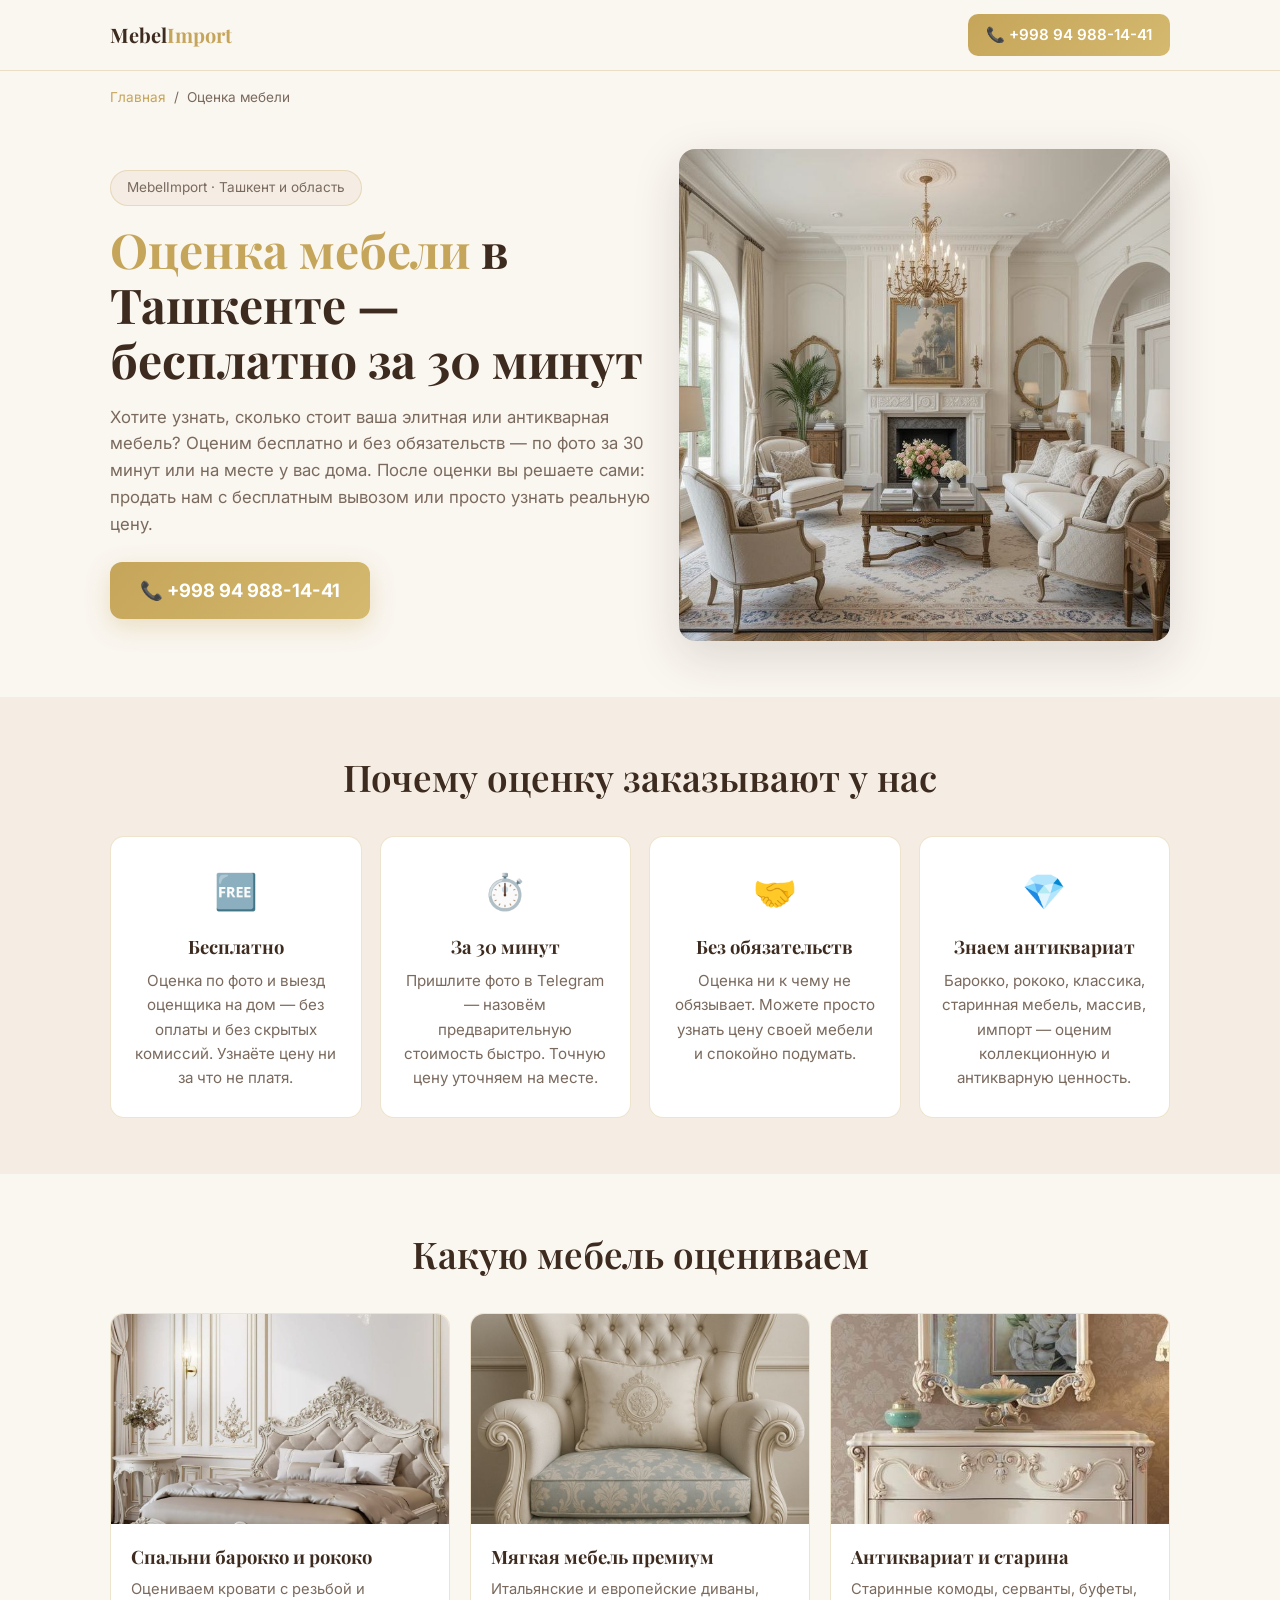
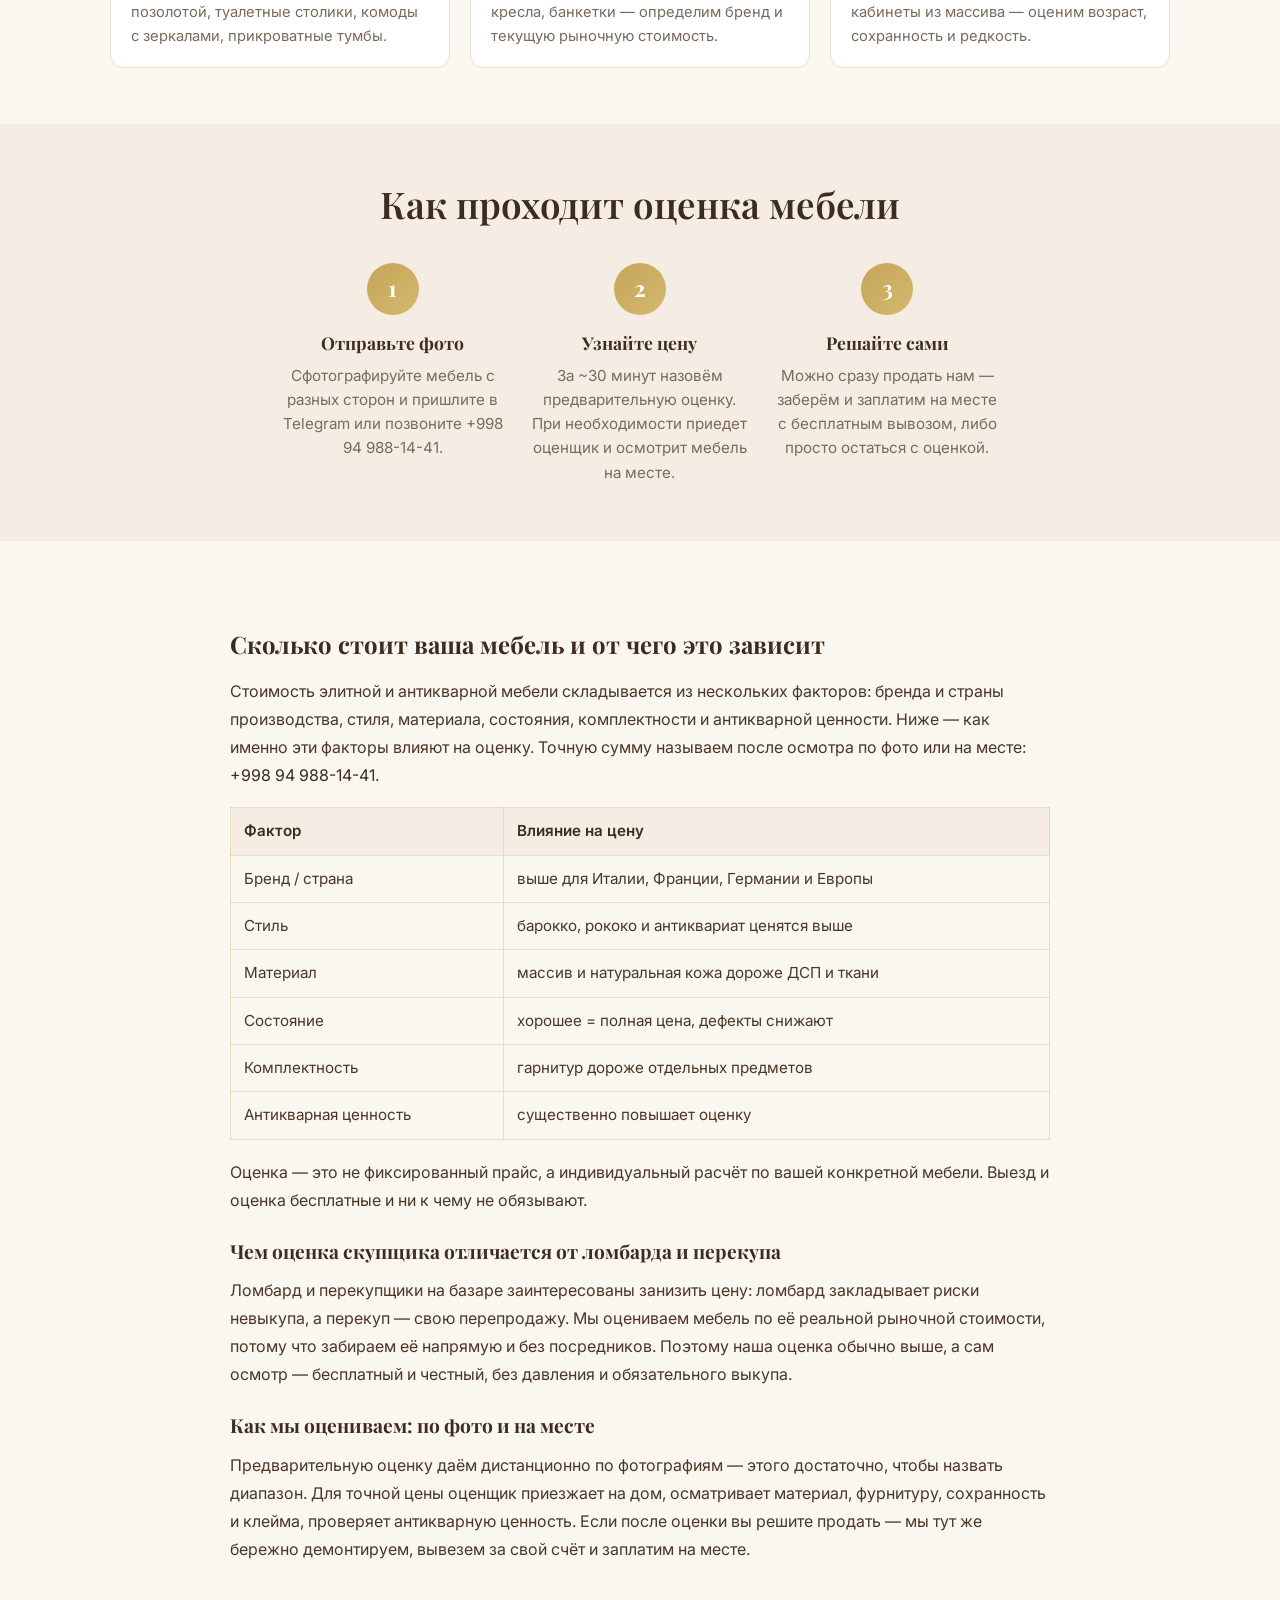
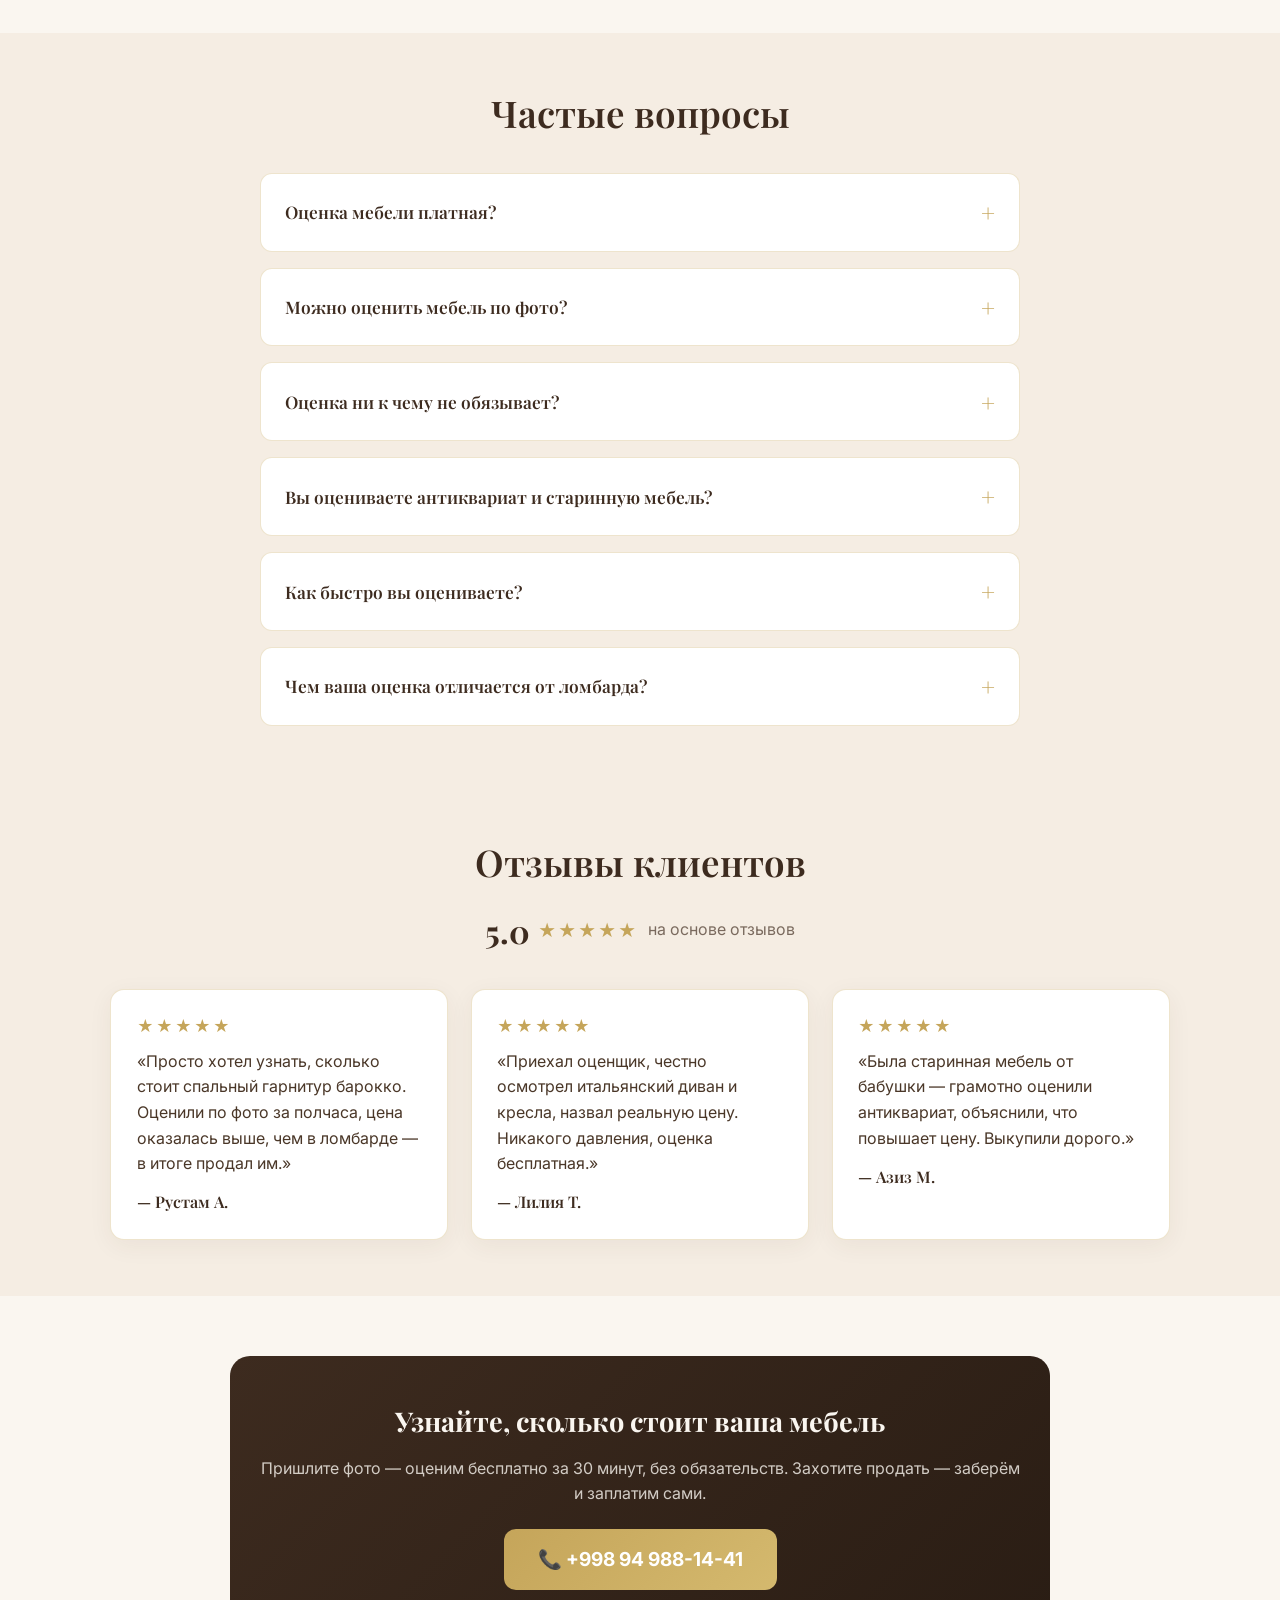
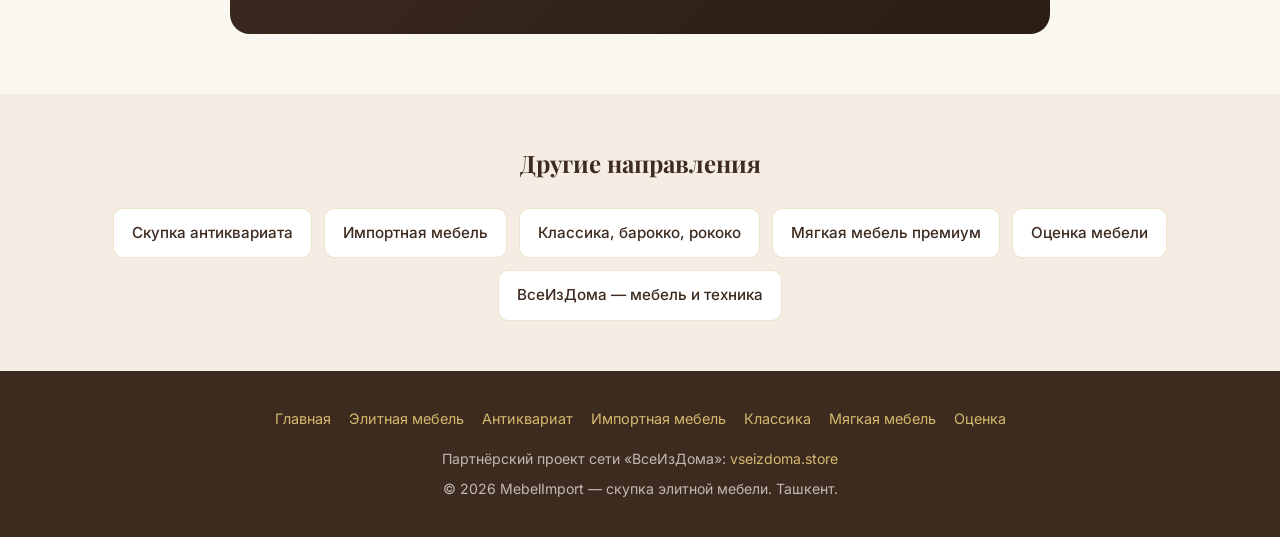
==== commit 7395abfa: "content: новый номер +998 94 988-14-41 Co-Authored-By: Claude Opus 5.5 (1M context) <noreply@anthrop" ====
--- a/otsenka-mebeli.html
+++ b/otsenka-mebeli.html
@@ -4,7 +4,7 @@
     <meta charset="UTF-8">
     <meta name="viewport" content="width=device-width, initial-scale=1.0">
     <title>Оценка элитной и антикварной мебели Ташкент — MebelImport</title>
-    <meta name="description" content="Бесплатная оценка элитной и антикварной мебели в Ташкенте: узнайте, сколько стоит ваша мебель, по фото или на месте за 30 минут. Без обязательств, можно сразу продать с вывозом. Тел: +998 77 129-99-55">
+    <meta name="description" content="Бесплатная оценка элитной и антикварной мебели в Ташкенте: узнайте, сколько стоит ваша мебель, по фото или на месте за 30 минут. Без обязательств, можно сразу продать с вывозом. Тел: +998 94 988-14-41">
     <link rel="canonical" href="https://mebelimport.store/otsenka-mebeli.html">
     <meta name="robots" content="index, follow, max-image-preview:large">
     <meta name="geo.region" content="UZ-TO">
@@ -12,7 +12,7 @@
     <meta property="og:type" content="website">
     <meta property="og:url" content="https://mebelimport.store/otsenka-mebeli.html">
     <meta property="og:title" content="Оценка элитной и антикварной мебели Ташкент — MebelImport">
-    <meta property="og:description" content="Бесплатно оценим вашу элитную и антикварную мебель: по фото или на месте за 30 минут, без обязательств. Тел: +998 77 129-99-55">
+    <meta property="og:description" content="Бесплатно оценим вашу элитную и антикварную мебель: по фото или на месте за 30 минут, без обязательств. Тел: +998 94 988-14-41">
     <meta property="og:image" content="https://mebelimport.store/images/photo-6.jpg">
     <meta property="og:locale" content="ru_RU">
     <meta property="og:site_name" content="mebelimport.store">
@@ -33,7 +33,7 @@
     <nav class="navbar">
         <div class="container">
             <a href="/" class="logo">Mebel<span>Import</span></a>
-            <a href="tel:+998771299955" class="nav-phone">📞 +998 77 129-99-55</a>
+            <a href="tel:+998949881441" class="nav-phone">📞 +998 94 988-14-41</a>
         </div>
     </nav>
 
@@ -54,7 +54,7 @@
                     <div class="sub-hero-badge">MebelImport · Ташкент и область</div>
                     <h1><span class="hl">Оценка мебели</span> в Ташкенте — бесплатно за 30 минут</h1>
                     <p class="sub-hero-desc">Хотите узнать, сколько стоит ваша элитная или антикварная мебель? Оценим бесплатно и без обязательств — по фото за 30 минут или на месте у вас дома. После оценки вы решаете сами: продать нам с бесплатным вывозом или просто узнать реальную цену.</p>
-                    <a href="tel:+998771299955" class="sub-hero-phone">📞 +998 77 129-99-55</a>
+                    <a href="tel:+998949881441" class="sub-hero-phone">📞 +998 94 988-14-41</a>
                 </div>
                 <div class="sub-hero-image">
                     <img src="images/photo-6.jpg" alt="Оценка элитной и антикварной мебели в Ташкенте" width="600" height="450">
@@ -90,7 +90,7 @@
         <div class="container">
             <h2 class="section-title">Как проходит оценка мебели</h2>
             <div class="steps-grid">
-                <div class="sub-step"><div class="step-num">1</div><h3>Отправьте фото</h3><p>Сфотографируйте мебель с разных сторон и пришлите в Telegram или позвоните +998 77 129-99-55.</p></div>
+                <div class="sub-step"><div class="step-num">1</div><h3>Отправьте фото</h3><p>Сфотографируйте мебель с разных сторон и пришлите в Telegram или позвоните +998 94 988-14-41.</p></div>
                 <div class="sub-step"><div class="step-num">2</div><h3>Узнайте цену</h3><p>За ~30 минут назовём предварительную оценку. При необходимости приедет оценщик и осмотрит мебель на месте.</p></div>
                 <div class="sub-step"><div class="step-num">3</div><h3>Решайте сами</h3><p>Можно сразу продать нам — заберём и заплатим на месте с бесплатным вывозом, либо просто остаться с оценкой.</p></div>
             </div>
@@ -101,7 +101,7 @@
         <div class="container">
             <div class="guide-content">
                 <h2>Сколько стоит ваша мебель и от чего это зависит</h2>
-                <p>Стоимость элитной и антикварной мебели складывается из нескольких факторов: бренда и страны производства, стиля, материала, состояния, комплектности и антикварной ценности. Ниже — как именно эти факторы влияют на оценку. Точную сумму называем после осмотра по фото или на месте: <a href="tel:+998771299955">+998 77 129-99-55</a>.</p>
+                <p>Стоимость элитной и антикварной мебели складывается из нескольких факторов: бренда и страны производства, стиля, материала, состояния, комплектности и антикварной ценности. Ниже — как именно эти факторы влияют на оценку. Точную сумму называем после осмотра по фото или на месте: <a href="tel:+998949881441">+998 94 988-14-41</a>.</p>
                 <table>
                     <thead><tr><th>Фактор</th><th>Влияние на цену</th></tr></thead>
                     <tbody>
@@ -155,7 +155,7 @@
             <div class="cta-card">
                 <h2>Узнайте, сколько стоит ваша мебель</h2>
                 <p>Пришлите фото — оценим бесплатно за 30 минут, без обязательств. Захотите продать — заберём и заплатим сами.</p>
-                <a href="tel:+998771299955" class="cta-phone">📞 +998 77 129-99-55</a>
+                <a href="tel:+998949881441" class="cta-phone">📞 +998 94 988-14-41</a>
             </div>
         </div>
     </section>
@@ -194,10 +194,10 @@
     {"@context":"https://schema.org","@type":"BreadcrumbList","itemListElement":[{"@type":"ListItem","position":1,"name":"Главная","item":"https://mebelimport.store/"},{"@type":"ListItem","position":2,"name":"Оценка мебели","item":"https://mebelimport.store/otsenka-mebeli.html"}]}
     </script>
     <script type="application/ld+json">
-    {"@context":"https://schema.org","@type":"Service","name":"Оценка элитной и антикварной мебели в Ташкенте","description":"Бесплатная оценка элитной, дизайнерской и антикварной мебели по фото и на месте. Узнайте реальную стоимость без обязательств, после оценки можно сразу продать с бесплатным вывозом.","provider":{"@type":"LocalBusiness","name":"MebelImport","telephone":"+998771299955","url":"https://mebelimport.store/"},"areaServed":[{"@type":"City","name":"Ташкент"},{"@type":"AdministrativeArea","name":"Ташкентская область"}],"serviceType":"Оценка мебели"}
-    </script>
-    <script type="application/ld+json">
-    {"@context":"https://schema.org","@type":"Product","name":"Оценка элитной и антикварной мебели","description":"Оценка стоимости элитной, антикварной и импортной мебели: барокко, рококо, классика, дизайнерские гарнитуры, старинная мебель.","category":"Мебель","brand":{"@type":"Brand","name":"MebelImport"},"offers":{"@type":"AggregateOffer","priceCurrency":"UZS","lowPrice":"1000000","highPrice":"15000000","offerCount":"30","itemCondition":"https://schema.org/UsedCondition","availability":"https://schema.org/InStock","seller":{"@type":"LocalBusiness","name":"MebelImport","telephone":"+998771299955"}},"aggregateRating":{"@type":"AggregateRating","ratingValue":"5.0","reviewCount":"5","bestRating":"5","worstRating":"1"}}
+    {"@context":"https://schema.org","@type":"Service","name":"Оценка элитной и антикварной мебели в Ташкенте","description":"Бесплатная оценка элитной, дизайнерской и антикварной мебели по фото и на месте. Узнайте реальную стоимость без обязательств, после оценки можно сразу продать с бесплатным вывозом.","provider":{"@type":"LocalBusiness","name":"MebelImport","telephone":"+998949881441","url":"https://mebelimport.store/"},"areaServed":[{"@type":"City","name":"Ташкент"},{"@type":"AdministrativeArea","name":"Ташкентская область"}],"serviceType":"Оценка мебели"}
+    </script>
+    <script type="application/ld+json">
+    {"@context":"https://schema.org","@type":"Product","name":"Оценка элитной и антикварной мебели","description":"Оценка стоимости элитной, антикварной и импортной мебели: барокко, рококо, классика, дизайнерские гарнитуры, старинная мебель.","category":"Мебель","brand":{"@type":"Brand","name":"MebelImport"},"offers":{"@type":"AggregateOffer","priceCurrency":"UZS","lowPrice":"1000000","highPrice":"15000000","offerCount":"30","itemCondition":"https://schema.org/UsedCondition","availability":"https://schema.org/InStock","seller":{"@type":"LocalBusiness","name":"MebelImport","telephone":"+998949881441"}},"aggregateRating":{"@type":"AggregateRating","ratingValue":"5.0","reviewCount":"5","bestRating":"5","worstRating":"1"}}
     </script>
     <script type="application/ld+json">
     {"@context":"https://schema.org","@type":"FAQPage","mainEntity":[
@@ -210,7 +210,7 @@
     ]}
     </script>
     <script type="application/ld+json">
-    {"@context":"https://schema.org","@type":"HowTo","name":"Как оценить мебель в Ташкенте","totalTime":"PT1H","step":[{"@type":"HowToStep","position":1,"name":"Отправьте фото","text":"Пришлите фото мебели в Telegram или позвоните +998 77 129-99-55."},{"@type":"HowToStep","position":2,"name":"Узнайте цену","text":"За ~30 минут называем предварительную оценку, при необходимости выезжает оценщик."},{"@type":"HowToStep","position":3,"name":"Решайте сами","text":"Можно сразу продать нам с бесплатным вывозом или просто остаться с оценкой."}]}
+    {"@context":"https://schema.org","@type":"HowTo","name":"Как оценить мебель в Ташкенте","totalTime":"PT1H","step":[{"@type":"HowToStep","position":1,"name":"Отправьте фото","text":"Пришлите фото мебели в Telegram или позвоните +998 94 988-14-41."},{"@type":"HowToStep","position":2,"name":"Узнайте цену","text":"За ~30 минут называем предварительную оценку, при необходимости выезжает оценщик."},{"@type":"HowToStep","position":3,"name":"Решайте сами","text":"Можно сразу продать нам с бесплатным вывозом или просто остаться с оценкой."}]}
     </script>
 </body>
 </html>
--- a/style.css
+++ b/style.css
@@ -693,3 +693,144 @@
 .footer__nav a:hover { color: var(--gold); text-decoration: underline; }
 .footer__partner { font-size: .9rem; margin-bottom: .5rem; opacity: .92; }
 .footer__partner a { color: var(--gold-light); font-weight: 600; }
+
+/* ===== DIRECTIONS ===== */
+.directions { padding: 6rem 0; background: var(--white); }
+.directions__grid {
+    display: grid;
+    grid-template-columns: 1fr;
+    gap: 1.2rem;
+}
+.direction-card {
+    display: flex;
+    flex-direction: column;
+    align-items: flex-start;
+    gap: .4rem;
+    background: var(--cream);
+    border: 1px solid rgba(197, 165, 90, 0.3);
+    border-radius: 14px;
+    padding: 1.6rem 1.7rem;
+    text-decoration: none;
+    transition: all .25s ease;
+}
+.direction-card:hover {
+    border-color: var(--gold);
+    transform: translateY(-3px);
+    box-shadow: 0 12px 30px rgba(61, 43, 31, 0.1);
+}
+.direction-card__icon { font-size: 2rem; }
+.direction-card__title {
+    font-family: 'Playfair Display', serif;
+    font-size: 1.2rem;
+    font-weight: 600;
+    color: var(--brown);
+}
+.direction-card__desc {
+    font-family: 'Inter', sans-serif;
+    font-size: .92rem;
+    color: var(--text-light);
+}
+@media (min-width: 640px) {
+    .directions__grid { grid-template-columns: repeat(2, 1fr); }
+}
+@media (min-width: 980px) {
+    .directions__grid { grid-template-columns: repeat(3, 1fr); }
+}
+
+/* ===== TOP HEADER (logo + burger) ===== */
+.topbar {
+    position: absolute;
+    top: 0; left: 0; right: 0;
+    z-index: 30;
+    display: flex;
+    align-items: center;
+    justify-content: space-between;
+    padding: 20px 22px;
+}
+.topbar__logo {
+    font-family: 'Playfair Display', serif;
+    font-weight: 700;
+    font-size: 1.35rem;
+    color: #fff;
+    text-decoration: none;
+    text-shadow: 0 1px 10px rgba(0,0,0,.35);
+}
+.topbar__logo span { color: var(--gold-light); }
+.topbar__burger {
+    display: flex;
+    align-items: center;
+    gap: 9px;
+    background: rgba(40, 28, 20, 0.5);
+    -webkit-backdrop-filter: blur(8px);
+    backdrop-filter: blur(8px);
+    border: 1px solid rgba(212, 185, 110, 0.75);
+    border-radius: 50px;
+    cursor: pointer;
+    padding: 9px 18px;
+    box-shadow: 0 4px 16px rgba(0,0,0,.2);
+}
+.burger-icon { display: flex; flex-direction: column; gap: 5px; }
+.burger-icon span {
+    width: 22px; height: 2px;
+    background: #fff;
+    border-radius: 2px;
+    transition: transform .3s, opacity .3s;
+}
+.burger-label {
+    color: #fff;
+    font-family: 'Inter', sans-serif;
+    font-weight: 600;
+    font-size: .95rem;
+    letter-spacing: .5px;
+}
+.topbar__burger.active .burger-icon span:nth-child(1) { transform: translateY(7px) rotate(45deg); }
+.topbar__burger.active .burger-icon span:nth-child(2) { opacity: 0; }
+.topbar__burger.active .burger-icon span:nth-child(3) { transform: translateY(-7px) rotate(-45deg); }
+
+/* Slide menu */
+.menu-overlay {
+    position: fixed; inset: 0;
+    background: rgba(61, 43, 31, 0.5);
+    opacity: 0; pointer-events: none;
+    transition: opacity .35s;
+    z-index: 55;
+}
+.menu-overlay.open { opacity: 1; pointer-events: auto; }
+.menu {
+    position: fixed;
+    top: 0; right: 0;
+    height: 100%;
+    width: 82%; max-width: 340px;
+    background: var(--cream);
+    transform: translateX(100%);
+    transition: transform .35s ease;
+    z-index: 60;
+    display: flex;
+    flex-direction: column;
+    padding: 84px 30px 30px;
+    box-shadow: -12px 0 40px rgba(61, 43, 31, 0.2);
+}
+.menu.open { transform: translateX(0); }
+.menu > a {
+    font-family: 'Playfair Display', serif;
+    font-size: 1.18rem;
+    color: var(--brown);
+    text-decoration: none;
+    padding: 15px 0;
+    border-bottom: 1px solid rgba(197, 165, 90, 0.22);
+    transition: color .2s;
+}
+.menu > a:hover { color: var(--gold); }
+.menu__phone { color: var(--gold) !important; font-weight: 700; }
+.menu__lang { display: flex; gap: 8px; margin-top: 24px; }
+.menu__lang .lang-btn {
+    border: 1px solid var(--gold);
+    background: transparent;
+    color: var(--brown);
+    border-radius: 8px;
+    padding: 8px 16px;
+    font-family: 'Inter', sans-serif;
+    font-weight: 600;
+    cursor: pointer;
+}
+.menu__lang .lang-btn.active { background: var(--gold); color: #fff; }
